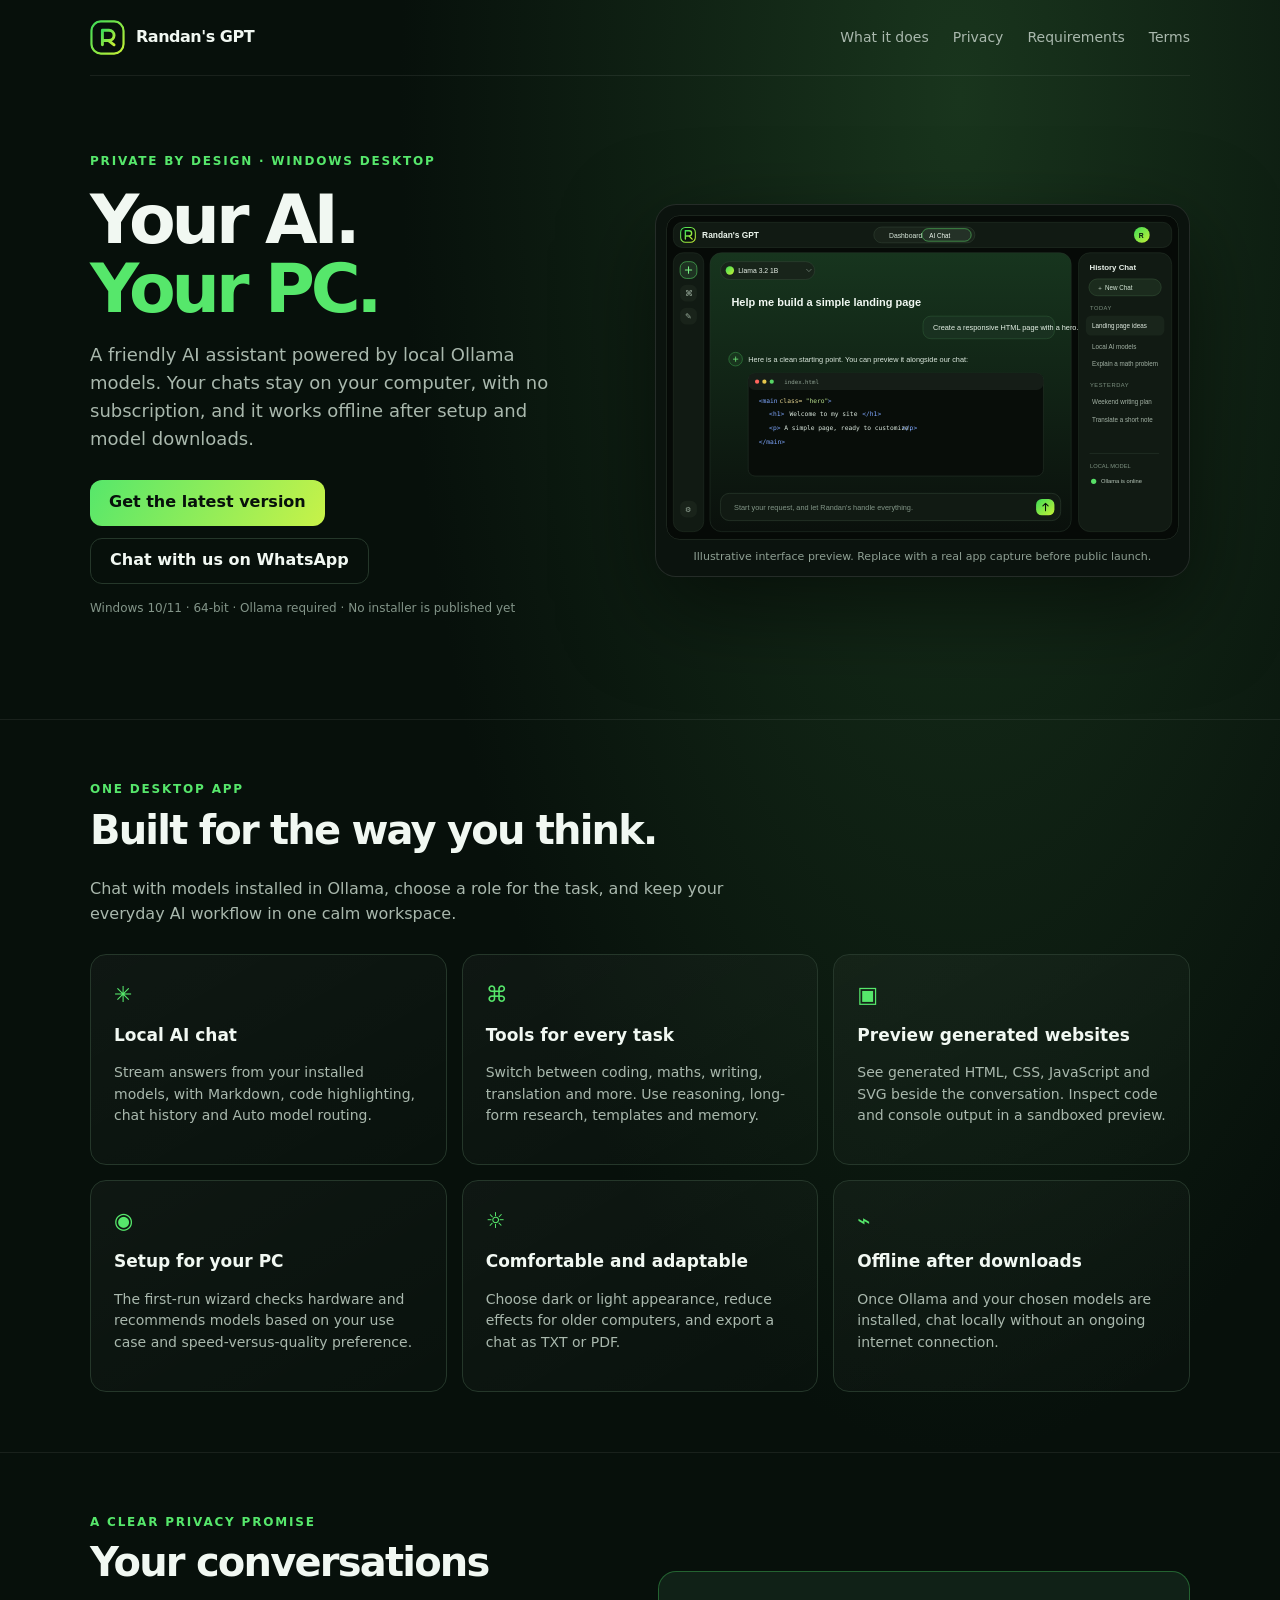
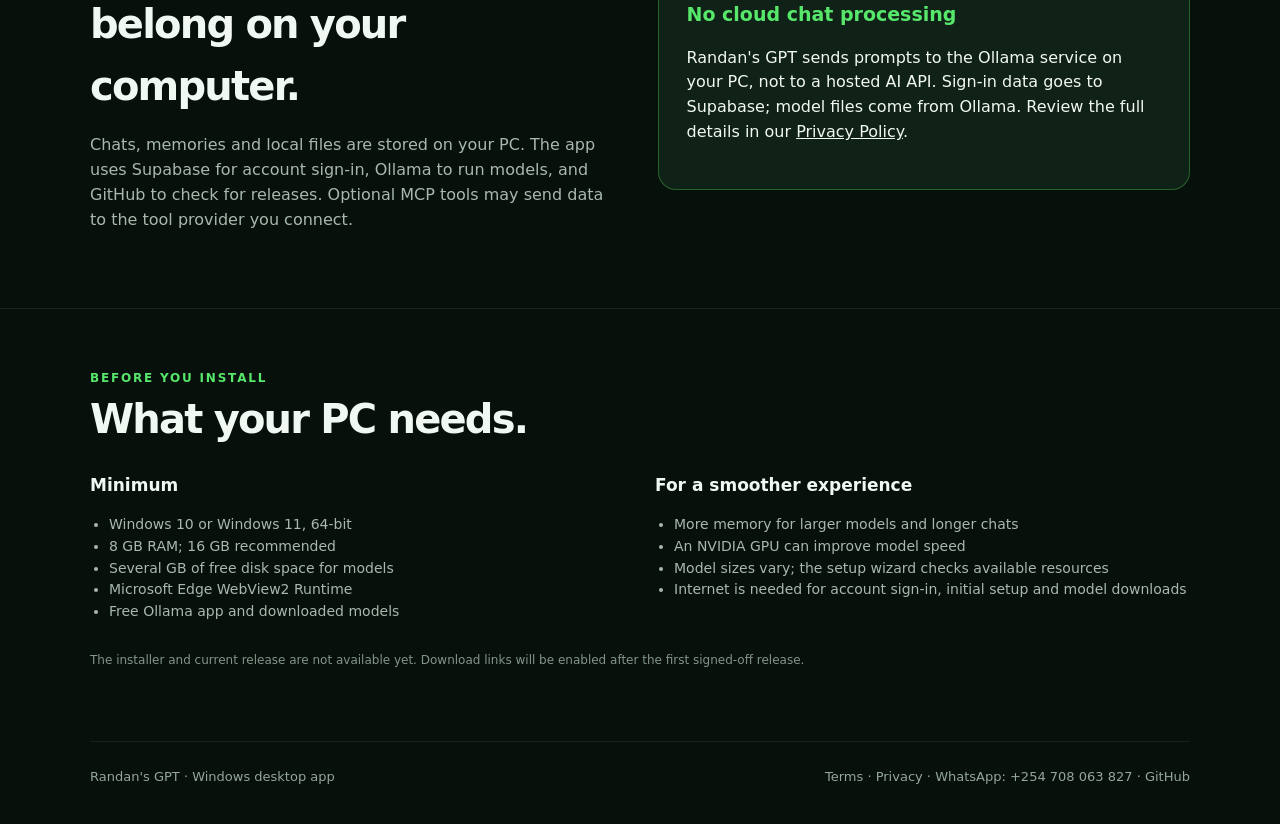
==== randans_gpt/docs/index.html @ 4904c40b "Prepare Randan's GPT for tester release Co-authored-by: Copilot <223556219+Copilot@users.noreply.git" ====
<!doctype html>
<html lang="en">
<head>
  <meta charset="utf-8">
  <meta name="viewport" content="width=device-width, initial-scale=1">
  <meta name="description" content="A private AI assistant for Windows. Run Ollama models locally, keep chats on your PC, and work offline after setup.">
  <meta name="theme-color" content="#07100b">
  <title>Randan's GPT - Your AI, on your PC</title>
  <link rel="icon" href="brand-mark.svg" type="image/svg+xml">
  <style>
    :root { color-scheme: dark; --bg:#07100b; --panel:#101b14; --text:#f1f8f2; --muted:#a9b8ad; --green:#56e76b; --lime:#c8f248; --line:#25372a; font-family:Inter,"Segoe UI",system-ui,sans-serif; }
    * { box-sizing:border-box; }
    body { margin:0; color:var(--text); background:radial-gradient(ellipse at 75% 4%,#19351d 0,transparent 35rem),var(--bg); line-height:1.55; }
    a { color:inherit; }
    .wrap { width:min(1100px,calc(100% - 40px)); margin:auto; }
    header { height:76px; display:flex; align-items:center; justify-content:space-between; border-bottom:1px solid #ffffff12; }
    .brand { display:flex; align-items:center; gap:11px; text-decoration:none; font-weight:750; letter-spacing:-.03em; }
    .brand img { width:35px; height:35px; border-radius:10px; }
    nav { display:flex; gap:24px; color:var(--muted); font-size:14px; }
    nav a { text-decoration:none; } nav a:hover { color:var(--green); }
    .hero { display:grid; grid-template-columns:1fr 1.05fr; gap:55px; align-items:center; padding:76px 0 90px; }
    .eyebrow { color:var(--green); font-size:12px; font-weight:750; letter-spacing:.15em; text-transform:uppercase; }
    h1 { margin:14px 0 18px; font-size:clamp(42px,6vw,68px); line-height:1.02; letter-spacing:-.06em; }
    h1 em { color:var(--green); font-style:normal; }
    .lead { max-width:490px; color:var(--muted); font-size:18px; }
    .buttons { display:flex; flex-wrap:wrap; gap:12px; margin:27px 0 15px; }
    .btn { display:inline-flex; min-height:46px; align-items:center; justify-content:center; padding:0 19px; border:1px solid var(--line); border-radius:12px; text-decoration:none; font-weight:700; }
    .btn.primary { color:#07100b; background:linear-gradient(120deg,var(--green),var(--lime)); border:0; }
    .btn:not(.primary):hover { border-color:var(--green); }
    .fine { color:#839589; font-size:12px; }
    .preview { overflow:hidden; padding:10px; border:1px solid #ffffff1b; border-radius:21px; background:#0b130e; box-shadow:0 30px 90px #0008; }
    .preview img { display:block; width:100%; height:auto; border-radius:13px; }
    .caption { padding:8px 4px 1px; color:#8e9f93; font-size:11px; text-align:center; }
    section { padding:60px 0; border-top:1px solid #ffffff12; }
    h2 { margin:0 0 12px; font-size:clamp(29px,4vw,40px); letter-spacing:-.045em; }
    .section-lead { max-width:680px; color:var(--muted); }
    .grid { display:grid; grid-template-columns:repeat(3,1fr); gap:15px; margin-top:27px; }
    .card { padding:23px; border:1px solid var(--line); border-radius:16px; background:linear-gradient(150deg,#ffffff08,#ffffff02); }
    .card .icon { color:var(--green); font-size:22px; }
    h3 { margin:10px 0 7px; font-size:17px; }
    .card p, li { color:var(--muted); font-size:14px; }
    .privacy { display:grid; grid-template-columns:1fr 1fr; gap:35px; align-items:center; }
    .promise { padding:28px; border:1px solid #4be76655; border-radius:18px; background:#102117; }
    .promise b { display:block; margin-bottom:8px; color:var(--green); font-size:19px; }
    ul { padding-left:19px; }
    .requirements { display:grid; grid-template-columns:1fr 1fr; gap:30px; }
    footer { display:flex; flex-wrap:wrap; gap:18px; justify-content:space-between; padding:25px 0 36px; border-top:1px solid #ffffff12; color:#95a69a; font-size:13px; }
    footer a { text-decoration:none; } footer a:hover { color:var(--green); }
    @media(max-width:760px) { .hero,.privacy,.requirements { grid-template-columns:1fr; gap:30px; } .hero { padding:55px 0; } .grid { grid-template-columns:1fr; } nav { gap:13px; font-size:12px; } }
    @media(max-width:410px) { nav a:first-child { display:none; } }
  </style>
</head>
<body>
  <header class="wrap">
    <a class="brand" href="./"><img src="brand-mark.svg" alt=""><span>Randan's GPT</span></a>
    <nav aria-label="Main navigation"><a href="#features">What it does</a><a href="#privacy">Privacy</a><a href="#requirements">Requirements</a><a href="terms.html">Terms</a></nav>
  </header>
  <main>
    <div class="wrap hero">
      <div>
        <div class="eyebrow">Private by design · Windows desktop</div>
        <h1>Your AI.<br><em>Your PC.</em></h1>
        <p class="lead">A friendly AI assistant powered by local Ollama models. Your chats stay on your computer, with no subscription, and it works offline after setup and model downloads.</p>
        <div class="buttons"><a class="btn primary" href="https://github.com/randankevin004-hub/Randan-s-GPT/releases/latest">Get the latest version</a><a class="btn" href="https://wa.me/254708063827" target="_blank" rel="noopener noreferrer">Chat with us on WhatsApp</a></div>
        <p class="fine">Windows 10/11 · 64-bit · Ollama required · No installer is published yet</p>
      </div>
      <div class="preview"><img src="app-preview.svg" alt="Illustrative preview of the Randan's GPT chat window"><div class="caption">Illustrative interface preview. Replace with a real app capture before public launch.</div></div>
    </div>

    <section id="features">
      <div class="wrap">
        <div class="eyebrow">One desktop app</div><h2>Built for the way you think.</h2>
        <p class="section-lead">Chat with models installed in Ollama, choose a role for the task, and keep your everyday AI workflow in one calm workspace.</p>
        <div class="grid">
          <article class="card"><div class="icon">✳</div><h3>Local AI chat</h3><p>Stream answers from your installed models, with Markdown, code highlighting, chat history and Auto model routing.</p></article>
          <article class="card"><div class="icon">⌘</div><h3>Tools for every task</h3><p>Switch between coding, maths, writing, translation and more. Use reasoning, long-form research, templates and memory.</p></article>
          <article class="card"><div class="icon">▣</div><h3>Preview generated websites</h3><p>See generated HTML, CSS, JavaScript and SVG beside the conversation. Inspect code and console output in a sandboxed preview.</p></article>
          <article class="card"><div class="icon">◉</div><h3>Setup for your PC</h3><p>The first-run wizard checks hardware and recommends models based on your use case and speed-versus-quality preference.</p></article>
          <article class="card"><div class="icon">☼</div><h3>Comfortable and adaptable</h3><p>Choose dark or light appearance, reduce effects for older computers, and export a chat as TXT or PDF.</p></article>
          <article class="card"><div class="icon">⌁</div><h3>Offline after downloads</h3><p>Once Ollama and your chosen models are installed, chat locally without an ongoing internet connection.</p></article>
        </div>
      </div>
    </section>

    <section id="privacy">
      <div class="wrap privacy">
        <div><div class="eyebrow">A clear privacy promise</div><h2>Your conversations belong on your computer.</h2><p class="section-lead">Chats, memories and local files are stored on your PC. The app uses Supabase for account sign-in, Ollama to run models, and GitHub to check for releases. Optional MCP tools may send data to the tool provider you connect.</p></div>
        <div class="promise"><b>No cloud chat processing</b><p>Randan's GPT sends prompts to the Ollama service on your PC, not to a hosted AI API. Sign-in data goes to Supabase; model files come from Ollama. Review the full details in our <a href="privacy.html">Privacy Policy</a>.</p></div>
      </div>
    </section>

    <section id="requirements">
      <div class="wrap">
        <div class="eyebrow">Before you install</div><h2>What your PC needs.</h2>
        <div class="requirements">
          <div><h3>Minimum</h3><ul><li>Windows 10 or Windows 11, 64-bit</li><li>8 GB RAM; 16 GB recommended</li><li>Several GB of free disk space for models</li><li>Microsoft Edge WebView2 Runtime</li><li>Free Ollama app and downloaded models</li></ul></div>
          <div><h3>For a smoother experience</h3><ul><li>More memory for larger models and longer chats</li><li>An NVIDIA GPU can improve model speed</li><li>Model sizes vary; the setup wizard checks available resources</li><li>Internet is needed for account sign-in, initial setup and model downloads</li></ul></div>
        </div>
        <p class="fine">The installer and current release are not available yet. Download links will be enabled after the first signed-off release.</p>
      </div>
    </section>
  </main>
  <footer class="wrap"><span>Randan's GPT · Windows desktop app</span><span><a href="terms.html">Terms</a> · <a href="privacy.html">Privacy</a> · <a href="https://wa.me/254708063827" target="_blank" rel="noopener noreferrer">WhatsApp: +254 708 063 827</a> · <a href="https://github.com/randankevin004-hub/Randan-s-GPT">GitHub</a></span></footer>
</body>
</html>
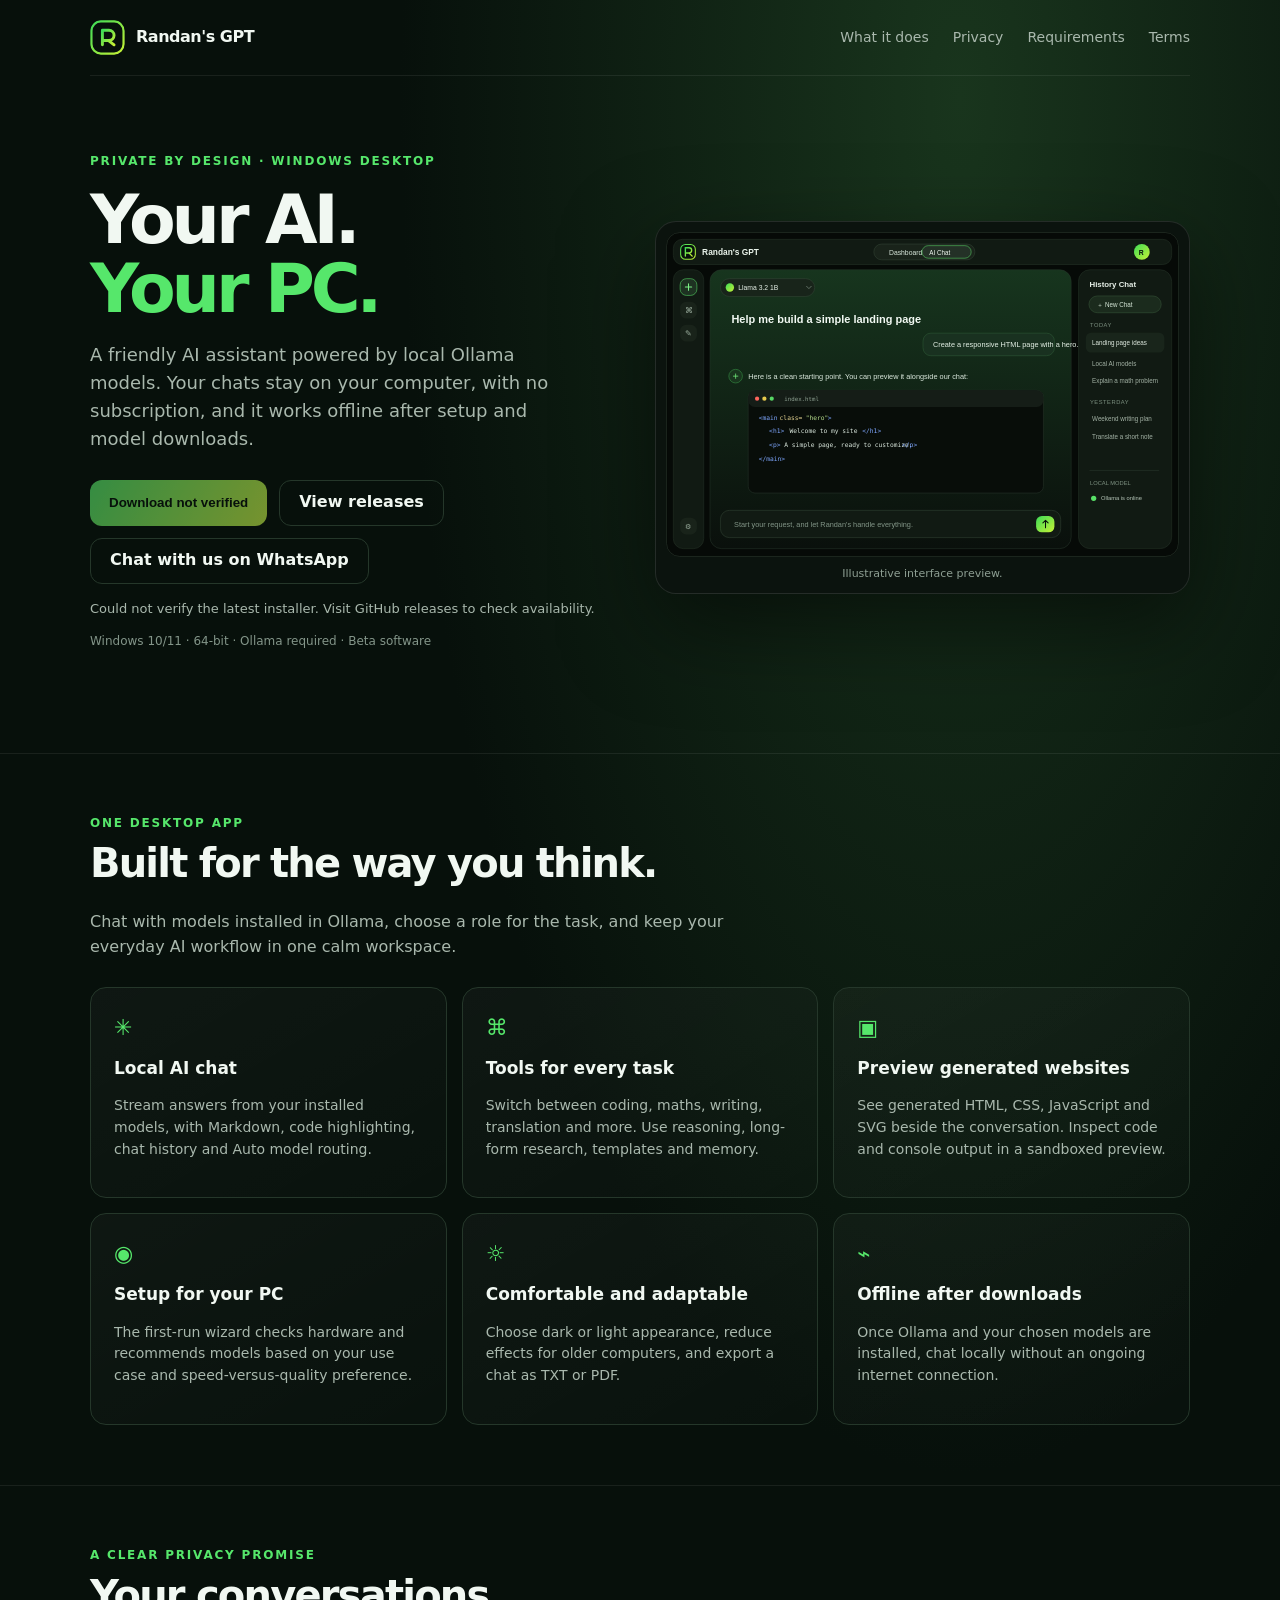
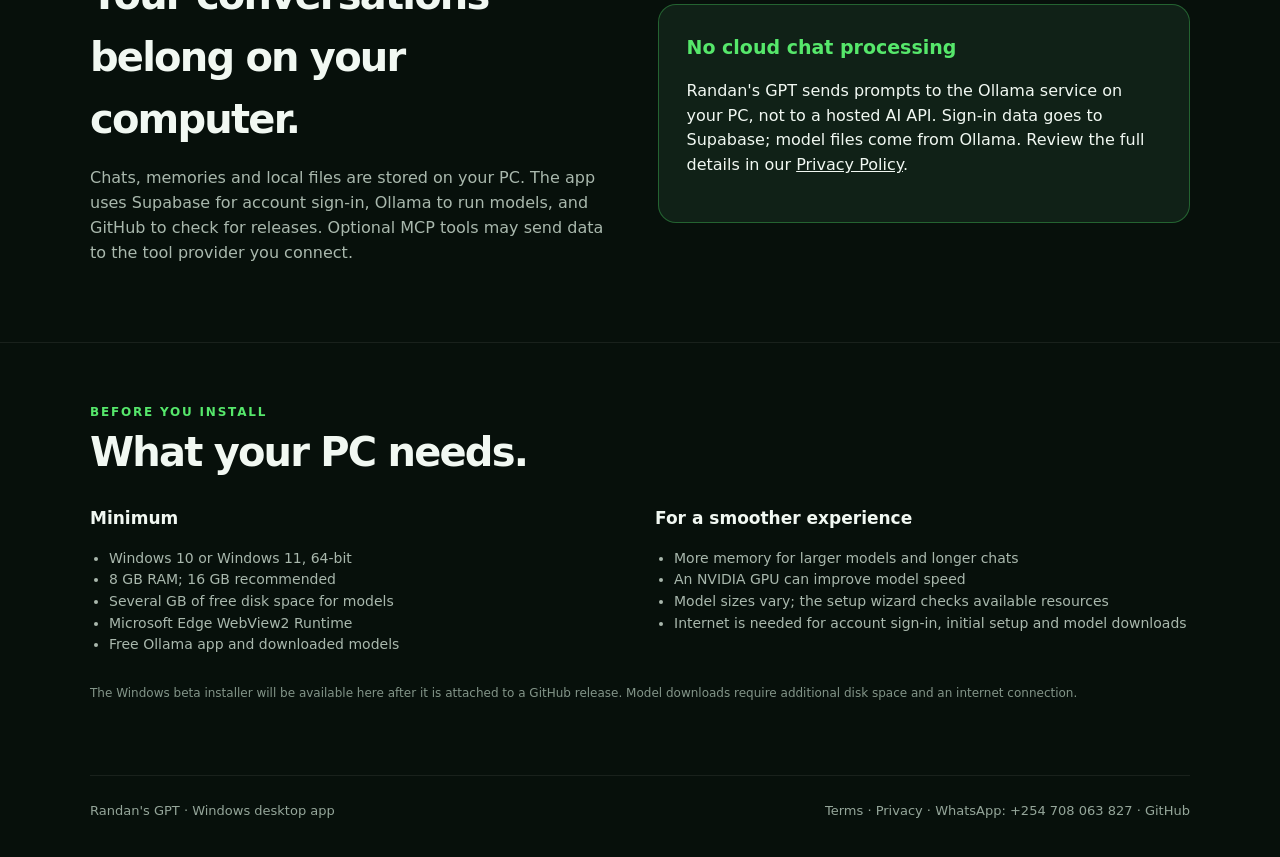
==== commit 7d15fc43: "Prepare the v1.0 beta release Co-authored-by: Copilot <223556219+Copilot@users.noreply.github.com>" ====
--- a/randans_gpt/docs/index.html
+++ b/randans_gpt/docs/index.html
@@ -26,8 +26,10 @@
     .buttons { display:flex; flex-wrap:wrap; gap:12px; margin:27px 0 15px; }
     .btn { display:inline-flex; min-height:46px; align-items:center; justify-content:center; padding:0 19px; border:1px solid var(--line); border-radius:12px; text-decoration:none; font-weight:700; }
     .btn.primary { color:#07100b; background:linear-gradient(120deg,var(--green),var(--lime)); border:0; }
+    .btn.primary:disabled { cursor:not-allowed; opacity:.58; }
     .btn:not(.primary):hover { border-color:var(--green); }
     .fine { color:#839589; font-size:12px; }
+    .download-status { min-height:1.55em; color:#a9b8ad; font-size:13px; }
     .preview { overflow:hidden; padding:10px; border:1px solid #ffffff1b; border-radius:21px; background:#0b130e; box-shadow:0 30px 90px #0008; }
     .preview img { display:block; width:100%; height:auto; border-radius:13px; }
     .caption { padding:8px 4px 1px; color:#8e9f93; font-size:11px; text-align:center; }
@@ -61,10 +63,11 @@
         <div class="eyebrow">Private by design · Windows desktop</div>
         <h1>Your AI.<br><em>Your PC.</em></h1>
         <p class="lead">A friendly AI assistant powered by local Ollama models. Your chats stay on your computer, with no subscription, and it works offline after setup and model downloads.</p>
-        <div class="buttons"><a class="btn primary" href="https://github.com/randankevin004-hub/Randan-s-GPT/releases/latest">Get the latest version</a><a class="btn" href="https://wa.me/254708063827" target="_blank" rel="noopener noreferrer">Chat with us on WhatsApp</a></div>
-        <p class="fine">Windows 10/11 · 64-bit · Ollama required · No installer is published yet</p>
+        <div class="buttons"><button class="btn primary" id="downloadButton" type="button" disabled>Checking for installer…</button><a class="btn" id="releaseLink" href="https://github.com/randankevin004-hub/Randan-s-GPT/releases">View releases</a><a class="btn" href="https://wa.me/254708063827" target="_blank" rel="noopener noreferrer">Chat with us on WhatsApp</a></div>
+        <p class="download-status" id="downloadStatus" role="status" aria-live="polite">Checking GitHub for a published Windows installer…</p>
+        <p class="fine">Windows 10/11 · 64-bit · Ollama required · Beta software</p>
       </div>
-      <div class="preview"><img src="app-preview.svg" alt="Illustrative preview of the Randan's GPT chat window"><div class="caption">Illustrative interface preview. Replace with a real app capture before public launch.</div></div>
+      <div class="preview"><img src="app-preview.svg" alt="Illustrative preview of the Randan's GPT chat window"><div class="caption">Illustrative interface preview.</div></div>
     </div>
 
     <section id="features">
@@ -96,10 +99,51 @@
           <div><h3>Minimum</h3><ul><li>Windows 10 or Windows 11, 64-bit</li><li>8 GB RAM; 16 GB recommended</li><li>Several GB of free disk space for models</li><li>Microsoft Edge WebView2 Runtime</li><li>Free Ollama app and downloaded models</li></ul></div>
           <div><h3>For a smoother experience</h3><ul><li>More memory for larger models and longer chats</li><li>An NVIDIA GPU can improve model speed</li><li>Model sizes vary; the setup wizard checks available resources</li><li>Internet is needed for account sign-in, initial setup and model downloads</li></ul></div>
         </div>
-        <p class="fine">The installer and current release are not available yet. Download links will be enabled after the first signed-off release.</p>
+        <p class="fine">The Windows beta installer will be available here after it is attached to a GitHub release. Model downloads require additional disk space and an internet connection.</p>
       </div>
     </section>
   </main>
   <footer class="wrap"><span>Randan's GPT · Windows desktop app</span><span><a href="terms.html">Terms</a> · <a href="privacy.html">Privacy</a> · <a href="https://wa.me/254708063827" target="_blank" rel="noopener noreferrer">WhatsApp: +254 708 063 827</a> · <a href="https://github.com/randankevin004-hub/Randan-s-GPT">GitHub</a></span></footer>
+  <script>
+    const repository = "randankevin004-hub/Randan-s-GPT";
+    const releaseListUrl = `https://github.com/${repository}/releases`;
+    const downloadButton = document.getElementById("downloadButton");
+    const downloadStatus = document.getElementById("downloadStatus");
+    const releaseLink = document.getElementById("releaseLink");
+
+    async function configureDownload() {
+      try {
+        const response = await fetch(`https://api.github.com/repos/${repository}/releases?per_page=5`, {
+          headers: { Accept: "application/vnd.github+json" }
+        });
+        if (!response.ok) throw new Error(`GitHub returned ${response.status}`);
+
+        const releases = await response.json();
+        const release = releases.find(item => !item.draft);
+        const installer = release?.assets?.find(asset => asset.name === "RandansGPT-Setup.exe");
+        if (!release || !installer) {
+          downloadButton.textContent = "Installer not published yet";
+          downloadStatus.textContent = "No public Windows installer is available yet. The download button will activate when one is attached to a GitHub release.";
+          return;
+        }
+
+        downloadButton.disabled = false;
+        downloadButton.textContent = "Download Windows beta";
+        downloadButton.addEventListener("click", () => {
+          window.location.assign(installer.browser_download_url);
+        });
+        releaseLink.href = release.html_url;
+        const sizeMb = (installer.size / (1024 * 1024)).toFixed(1);
+        downloadStatus.textContent = `${release.tag_name} · ${sizeMb} MB · Beta installer is unsigned and may show a Windows SmartScreen warning.`;
+      } catch (error) {
+        downloadButton.textContent = "Download not verified";
+        downloadStatus.textContent = "Could not verify the latest installer. Visit GitHub releases to check availability.";
+        console.error("Could not check GitHub releases:", error);
+        releaseLink.href = releaseListUrl;
+      }
+    }
+
+    configureDownload();
+  </script>
 </body>
 </html>
